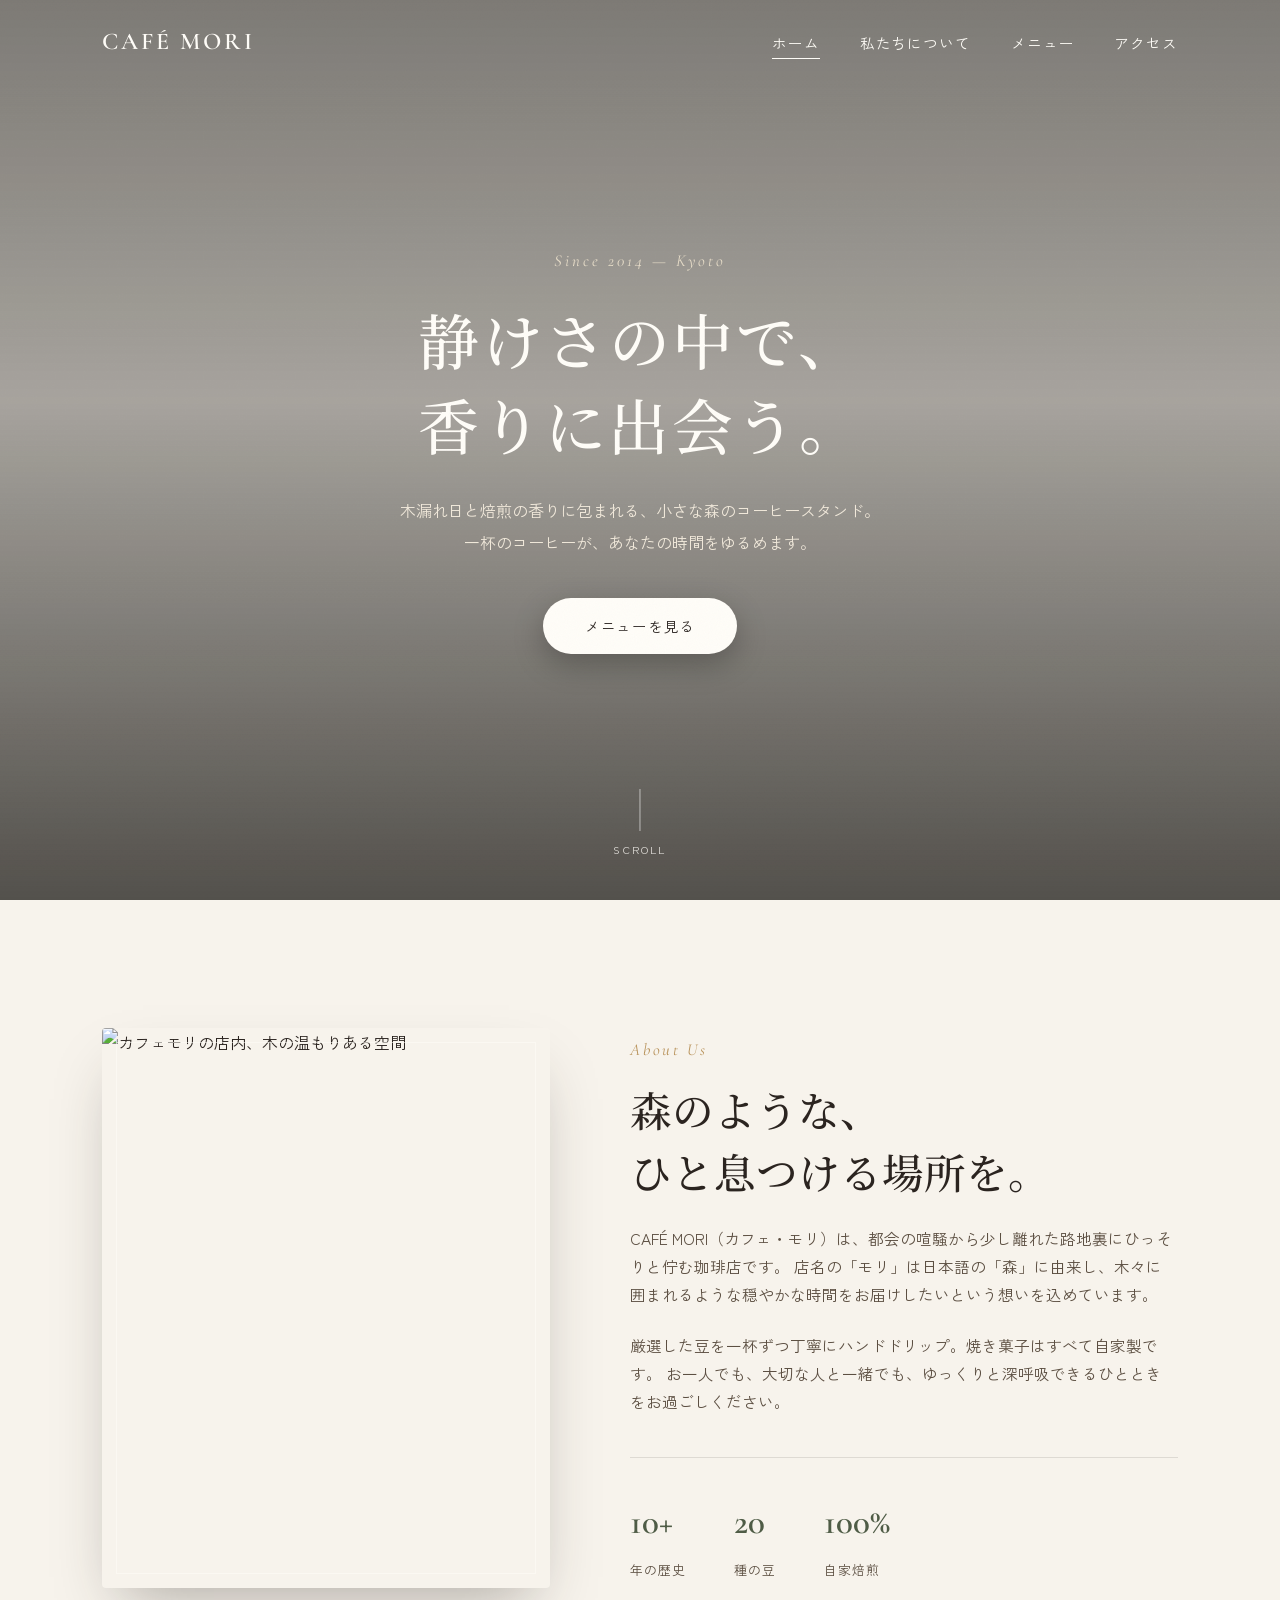
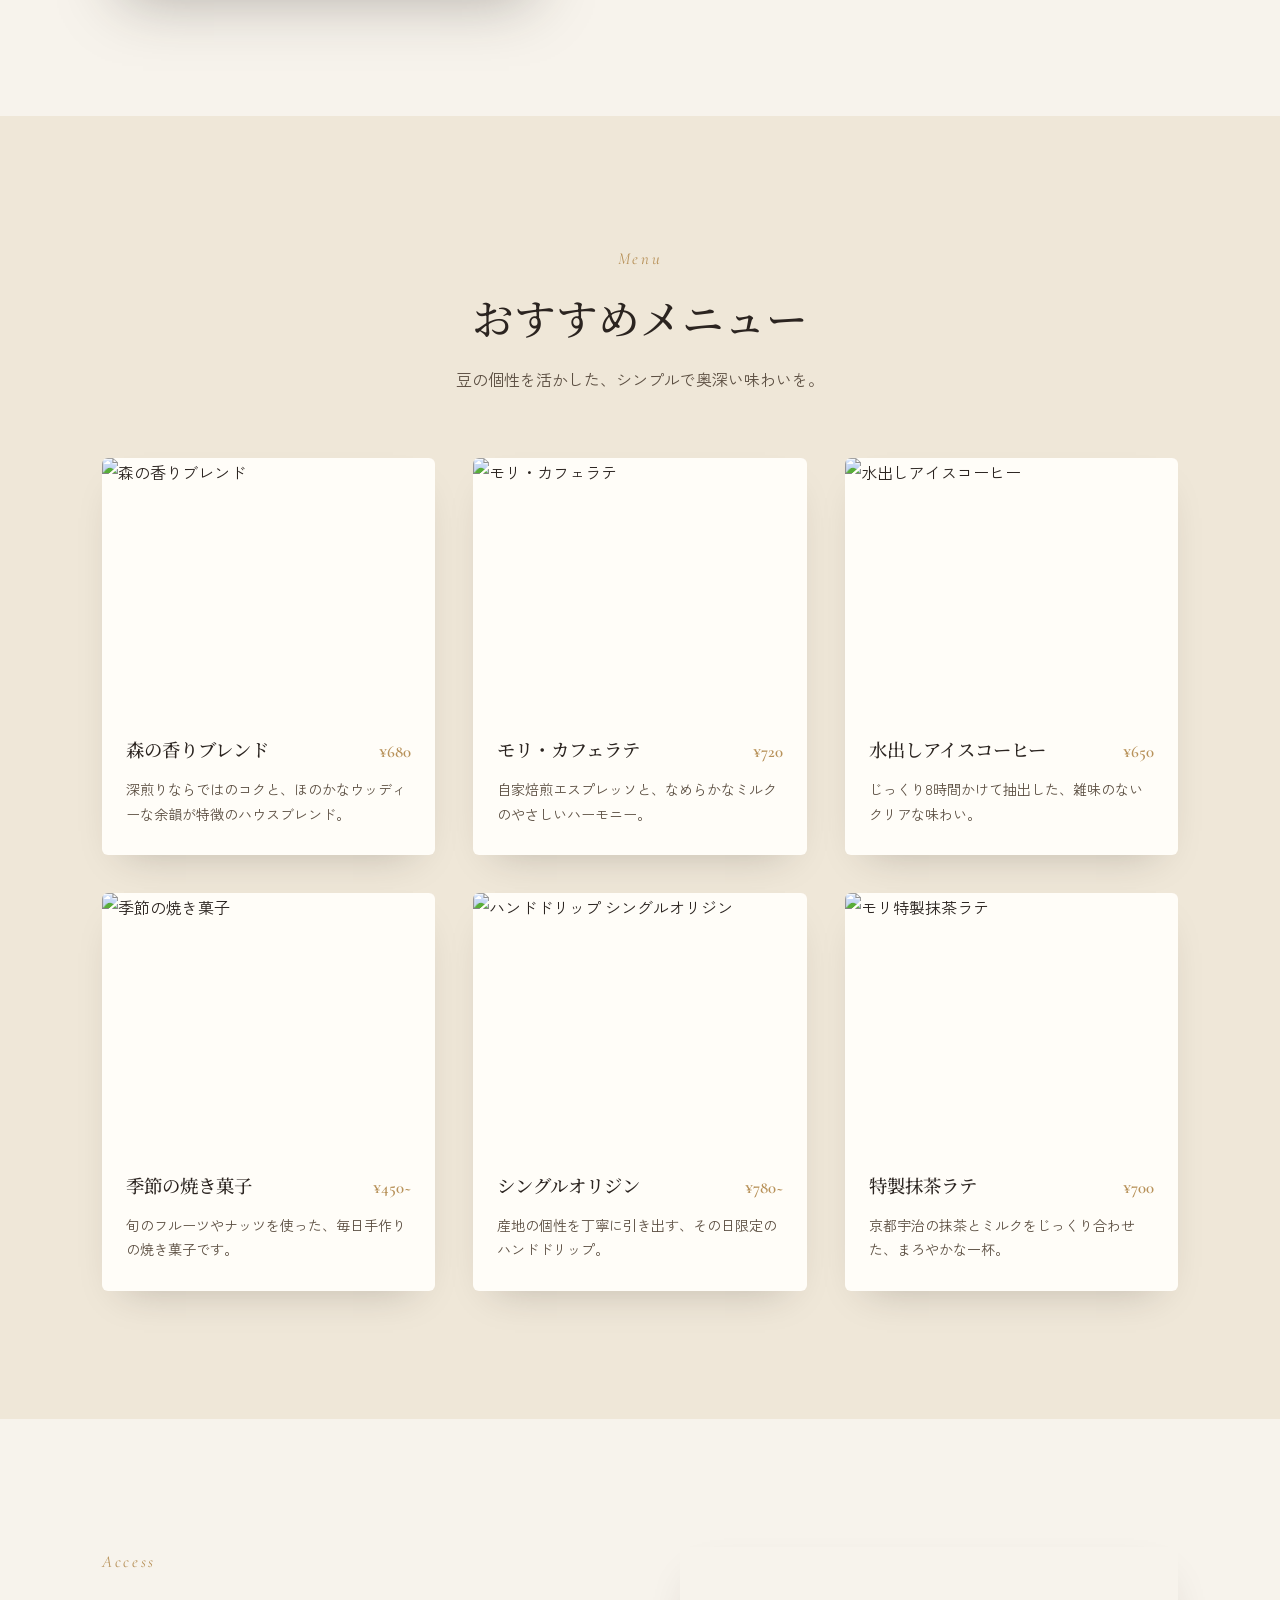
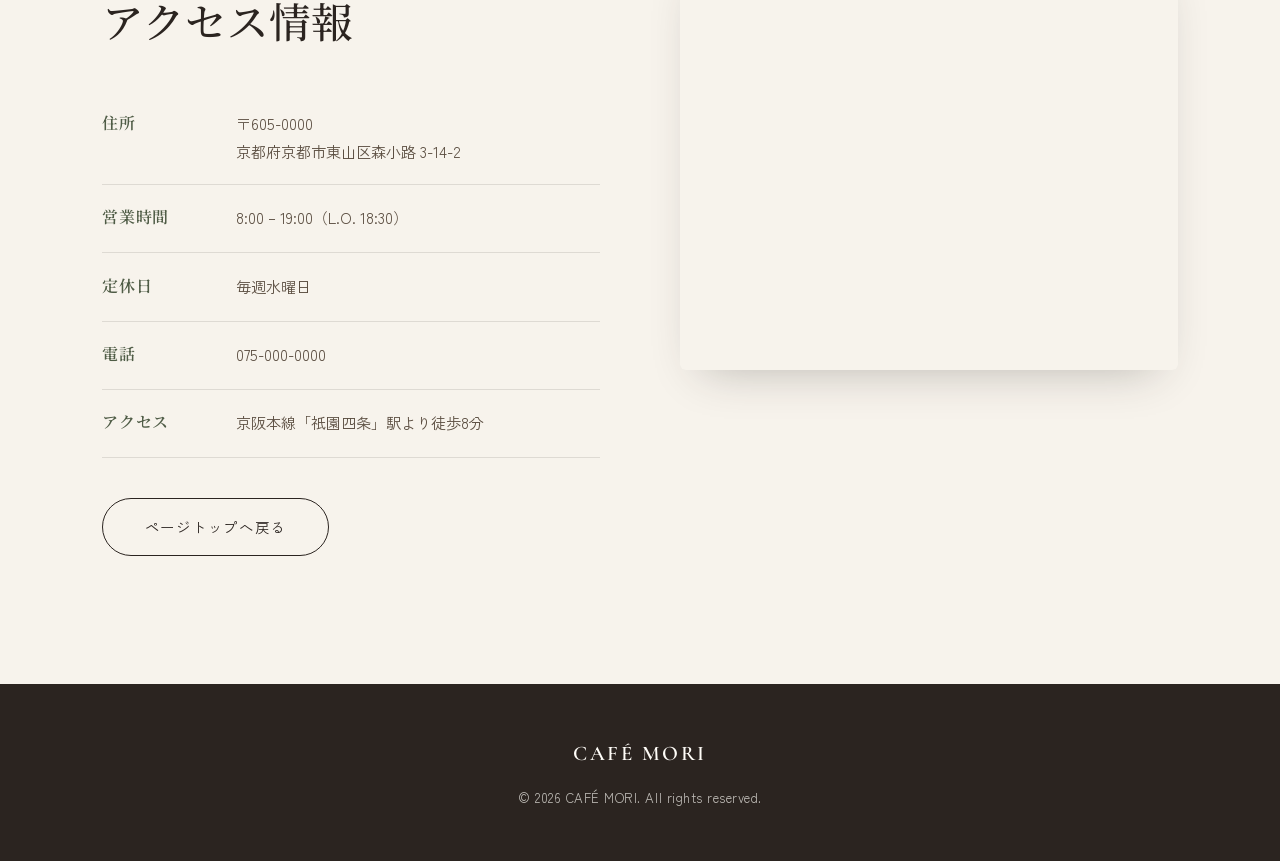
==== index.html @ 0cb4662d "初回コミット：LPを作成" ====
<!DOCTYPE html>
<html lang="ja">
<head>
<meta charset="UTF-8">
<meta name="viewport" content="width=device-width, initial-scale=1.0">
<title>CAFÉ MORI | 森の中の、静かなコーヒー時間</title>
<link rel="preconnect" href="https://fonts.googleapis.com">
<link rel="preconnect" href="https://fonts.gstatic.com" crossorigin>
<link href="https://fonts.googleapis.com/css2?family=Cormorant+Garamond:ital,wght@0,400;0,500;0,600;1,400&family=Noto+Serif+JP:wght@300;400;500;600&family=Zen+Kaku+Gothic+New:wght@300;400;500&display=swap" rel="stylesheet">
<link rel="stylesheet" href="style.css">
</head>
<body>

<div class="noise-overlay"></div>

<header class="site-header" id="header">
  <div class="header-inner">
    <a href="#hero" class="logo">CAFÉ MORI</a>
    <button class="nav-toggle" id="navToggle" aria-label="メニューを開く" aria-expanded="false">
      <span></span><span></span><span></span>
    </button>
    <nav class="main-nav" id="mainNav">
      <ul>
        <li><a href="#hero" class="nav-link">ホーム</a></li>
        <li><a href="#about" class="nav-link">私たちについて</a></li>
        <li><a href="#menu" class="nav-link">メニュー</a></li>
        <li><a href="#access" class="nav-link">アクセス</a></li>
      </ul>
    </nav>
  </div>
</header>

<main>

  <!-- HERO -->
  <section class="hero" id="hero">
    <div class="hero-bg"></div>
    <div class="hero-content">
      <p class="hero-eyebrow reveal">Since 2014 &mdash; Kyoto</p>
      <h1 class="hero-title">
        <span class="reveal">静けさの中で、</span>
        <span class="reveal">香りに出会う。</span>
      </h1>
      <p class="hero-sub reveal">
        木漏れ日と焙煎の香りに包まれる、小さな森のコーヒースタンド。<br>
        一杯のコーヒーが、あなたの時間をゆるめます。
      </p>
      <a href="#menu" class="btn btn-primary reveal">メニューを見る</a>
    </div>
    <a href="#about" class="scroll-cue" aria-label="次のセクションへスクロール">
      <span class="scroll-cue-line"></span>
      <span class="scroll-cue-text">Scroll</span>
    </a>
  </section>

  <!-- ABOUT -->
  <section class="about" id="about">
    <div class="section-inner about-grid">
      <div class="about-image reveal-up">
        <div class="about-image-frame">
          <img src="https://images.unsplash.com/photo-1447933601403-0c6688de566e?auto=format&fit=crop&w=900&q=80" alt="カフェモリの店内、木の温もりある空間">
        </div>
      </div>
      <div class="about-text">
        <p class="section-eyebrow reveal-up">About Us</p>
        <h2 class="section-title reveal-up">森のような、<br>ひと息つける場所を。</h2>
        <p class="about-desc reveal-up">
          CAFÉ MORI（カフェ・モリ）は、都会の喧騒から少し離れた路地裏にひっそりと佇む珈琲店です。
          店名の「モリ」は日本語の「森」に由来し、木々に囲まれるような穏やかな時間をお届けしたいという想いを込めています。
        </p>
        <p class="about-desc reveal-up">
          厳選した豆を一杯ずつ丁寧にハンドドリップ。焼き菓子はすべて自家製です。
          お一人でも、大切な人と一緒でも、ゆっくりと深呼吸できるひとときをお過ごしください。
        </p>
        <div class="about-stats reveal-up">
          <div class="stat">
            <span class="stat-num">10+</span>
            <span class="stat-label">年の歴史</span>
          </div>
          <div class="stat">
            <span class="stat-num">20</span>
            <span class="stat-label">種の豆</span>
          </div>
          <div class="stat">
            <span class="stat-num">100%</span>
            <span class="stat-label">自家焙煎</span>
          </div>
        </div>
      </div>
    </div>
  </section>

  <!-- MENU -->
  <section class="menu" id="menu">
    <div class="section-inner">
      <p class="section-eyebrow reveal-up center">Menu</p>
      <h2 class="section-title center reveal-up">おすすめメニュー</h2>
      <p class="section-lead center reveal-up">豆の個性を活かした、シンプルで奥深い味わいを。</p>

      <div class="menu-grid">
        <article class="menu-card reveal-up">
          <div class="menu-card-img">
            <img src="https://images.unsplash.com/photo-1495474472287-4d71bcdd2085?auto=format&fit=crop&w=700&q=80" alt="森の香りブレンド">
          </div>
          <div class="menu-card-body">
            <div class="menu-card-top">
              <h3>森の香りブレンド</h3>
              <span class="price">¥680</span>
            </div>
            <p>深煎りならではのコクと、ほのかなウッディーな余韻が特徴のハウスブレンド。</p>
          </div>
        </article>

        <article class="menu-card reveal-up">
          <div class="menu-card-img">
            <img src="https://images.unsplash.com/photo-1541167760496-1628856ab772?auto=format&fit=crop&w=700&q=80" alt="モリ・カフェラテ">
          </div>
          <div class="menu-card-body">
            <div class="menu-card-top">
              <h3>モリ・カフェラテ</h3>
              <span class="price">¥720</span>
            </div>
            <p>自家焙煎エスプレッソと、なめらかなミルクのやさしいハーモニー。</p>
          </div>
        </article>

        <article class="menu-card reveal-up">
          <div class="menu-card-img">
            <img src="https://images.unsplash.com/photo-1461023058943-07fcbe16d735?auto=format&fit=crop&w=700&q=80" alt="水出しアイスコーヒー">
          </div>
          <div class="menu-card-body">
            <div class="menu-card-top">
              <h3>水出しアイスコーヒー</h3>
              <span class="price">¥650</span>
            </div>
            <p>じっくり8時間かけて抽出した、雑味のないクリアな味わい。</p>
          </div>
        </article>

        <article class="menu-card reveal-up">
          <div class="menu-card-img">
            <img src="https://images.unsplash.com/photo-1481391319762-47dff72954d9?auto=format&fit=crop&w=700&q=80" alt="季節の焼き菓子">
          </div>
          <div class="menu-card-body">
            <div class="menu-card-top">
              <h3>季節の焼き菓子</h3>
              <span class="price">¥450~</span>
            </div>
            <p>旬のフルーツやナッツを使った、毎日手作りの焼き菓子です。</p>
          </div>
        </article>

        <article class="menu-card reveal-up">
          <div class="menu-card-img">
            <img src="https://images.unsplash.com/photo-1495214783159-3503fd1b572d?auto=format&fit=crop&w=700&q=80" alt="ハンドドリップ シングルオリジン">
          </div>
          <div class="menu-card-body">
            <div class="menu-card-top">
              <h3>シングルオリジン</h3>
              <span class="price">¥780~</span>
            </div>
            <p>産地の個性を丁寧に引き出す、その日限定のハンドドリップ。</p>
          </div>
        </article>

        <article class="menu-card reveal-up">
          <div class="menu-card-img">
            <img src="https://images.unsplash.com/photo-1517701604599-bb29b565090c?auto=format&fit=crop&w=700&q=80" alt="モリ特製抹茶ラテ">
          </div>
          <div class="menu-card-body">
            <div class="menu-card-top">
              <h3>特製抹茶ラテ</h3>
              <span class="price">¥700</span>
            </div>
            <p>京都宇治の抹茶とミルクをじっくり合わせた、まろやかな一杯。</p>
          </div>
        </article>
      </div>
    </div>
  </section>

  <!-- ACCESS -->
  <section class="access" id="access">
    <div class="section-inner access-grid">
      <div class="access-info reveal-up">
        <p class="section-eyebrow">Access</p>
        <h2 class="section-title">アクセス情報</h2>

        <dl class="info-list">
          <div class="info-row">
            <dt>住所</dt>
            <dd>〒605-0000<br>京都府京都市東山区森小路 3-14-2</dd>
          </div>
          <div class="info-row">
            <dt>営業時間</dt>
            <dd>8:00 &ndash; 19:00（L.O. 18:30）</dd>
          </div>
          <div class="info-row">
            <dt>定休日</dt>
            <dd>毎週水曜日</dd>
          </div>
          <div class="info-row">
            <dt>電話</dt>
            <dd>075-000-0000</dd>
          </div>
          <div class="info-row">
            <dt>アクセス</dt>
            <dd>京阪本線「祇園四条」駅より徒歩8分</dd>
          </div>
        </dl>

        <a href="#hero" class="btn btn-outline">ページトップへ戻る</a>
      </div>

      <div class="access-map reveal-up">
        <iframe
          title="CAFÉ MORI 地図"
          src="https://www.google.com/maps?q=Kyoto%20Station&output=embed"
          loading="lazy"
          referrerpolicy="no-referrer-when-downgrade">
        </iframe>
      </div>
    </div>
  </section>

</main>

<footer class="site-footer">
  <div class="footer-inner">
    <span class="logo footer-logo">CAFÉ MORI</span>
    <p>&copy; 2026 CAFÉ MORI. All rights reserved.</p>
  </div>
</footer>

<button class="to-top" id="toTop" aria-label="トップへ戻る">↑</button>

<script src="script.js"></script>
</body>
</html>
---- style.css ----
/* ==========================================================================
   CAFÉ MORI — Landing Page Styles
   ========================================================================== */

:root {
  --color-bg: #f7f3ec;
  --color-bg-alt: #efe7d8;
  --color-ink: #2b2420;
  --color-ink-soft: #5c4f42;
  --color-cream: #fffdf8;
  --color-accent: #7a8a6f;
  --color-accent-dark: #4f5c46;
  --color-gold: #b8925a;
  --color-line: rgba(43, 36, 32, 0.12);

  --font-serif: 'Cormorant Garamond', 'Noto Serif JP', serif;
  --font-jp: 'Noto Serif JP', serif;
  --font-sans: 'Zen Kaku Gothic New', sans-serif;

  --container: 1140px;
  --header-h: 84px;
}

* {
  margin: 0;
  padding: 0;
  box-sizing: border-box;
}

html {
  scroll-behavior: smooth;
}

body {
  background: var(--color-bg);
  color: var(--color-ink);
  font-family: var(--font-sans);
  line-height: 1.8;
  -webkit-font-smoothing: antialiased;
  overflow-x: hidden;
}

img {
  max-width: 100%;
  display: block;
}

a {
  color: inherit;
  text-decoration: none;
}

ul {
  list-style: none;
}

.section-inner {
  max-width: var(--container);
  margin: 0 auto;
  padding: 0 32px;
}

/* subtle paper texture overlay */
.noise-overlay {
  position: fixed;
  inset: 0;
  pointer-events: none;
  z-index: 9999;
  opacity: 0.035;
  mix-blend-mode: multiply;
  background-image: url("data:image/svg+xml,%3Csvg xmlns='http://www.w3.org/2000/svg' width='120' height='120'%3E%3Cfilter id='n'%3E%3CfeTurbulence type='fractalNoise' baseFrequency='0.9' numOctaves='2' stitchTiles='stitch'/%3E%3C/filter%3E%3Crect width='100%25' height='100%25' filter='url(%23n)'/%3E%3C/svg%3E");
}

/* ==========================================================================
   Header / Nav
   ========================================================================== */

.site-header {
  position: fixed;
  top: 0;
  left: 0;
  width: 100%;
  z-index: 1000;
  height: var(--header-h);
  display: flex;
  align-items: center;
  transition: background 0.4s ease, box-shadow 0.4s ease, height 0.4s ease;
}

.site-header.scrolled {
  background: rgba(247, 243, 236, 0.9);
  backdrop-filter: blur(10px);
  box-shadow: 0 1px 0 var(--color-line);
  height: 68px;
}

.header-inner {
  width: 100%;
  max-width: var(--container);
  margin: 0 auto;
  padding: 0 32px;
  display: flex;
  align-items: center;
  justify-content: space-between;
}

.logo {
  font-family: var(--font-serif);
  font-size: 1.5rem;
  letter-spacing: 0.12em;
  font-weight: 600;
  color: var(--color-ink);
}

.site-header:not(.scrolled) .logo {
  color: var(--color-cream);
}

.main-nav ul {
  display: flex;
  gap: 2.5rem;
}

.nav-link {
  position: relative;
  font-size: 0.92rem;
  letter-spacing: 0.06em;
  padding: 6px 0;
  color: var(--color-ink);
  transition: color 0.3s ease;
}

.site-header:not(.scrolled) .nav-link {
  color: var(--color-cream);
}

.nav-link::after {
  content: '';
  position: absolute;
  left: 0;
  bottom: 0;
  width: 0;
  height: 1px;
  background: currentColor;
  transition: width 0.35s ease;
}

.nav-link:hover::after,
.nav-link.active::after {
  width: 100%;
}

.nav-toggle {
  display: none;
  flex-direction: column;
  justify-content: center;
  gap: 5px;
  width: 40px;
  height: 40px;
  background: none;
  border: none;
  cursor: pointer;
  z-index: 1001;
}

.nav-toggle span {
  display: block;
  width: 100%;
  height: 2px;
  background: var(--color-ink);
  transition: transform 0.3s ease, opacity 0.3s ease, background 0.3s ease;
}

.site-header:not(.scrolled) .nav-toggle span {
  background: var(--color-cream);
}

.nav-toggle.open span:nth-child(1) { transform: translateY(7px) rotate(45deg); }
.nav-toggle.open span:nth-child(2) { opacity: 0; }
.nav-toggle.open span:nth-child(3) { transform: translateY(-7px) rotate(-45deg); }
.nav-toggle.open span { background: var(--color-ink); }

/* ==========================================================================
   Hero
   ========================================================================== */

.hero {
  position: relative;
  height: 100vh;
  min-height: 640px;
  display: flex;
  align-items: center;
  justify-content: center;
  text-align: center;
  overflow: hidden;
}

.hero-bg {
  position: absolute;
  inset: 0;
  background:
    linear-gradient(180deg, rgba(20, 18, 14, 0.55) 0%, rgba(20, 18, 14, 0.35) 45%, rgba(20, 18, 14, 0.75) 100%),
    url("https://images.unsplash.com/photo-1442512595331-e89e73853f31?auto=format&fit=crop&w=1600&q=80") center / cover no-repeat;
  transform: scale(1.08);
  will-change: transform;
}

.hero-content {
  position: relative;
  z-index: 2;
  color: var(--color-cream);
  padding: 0 24px;
  max-width: 760px;
}

.hero-eyebrow {
  font-family: var(--font-serif);
  font-style: italic;
  letter-spacing: 0.18em;
  font-size: 1.05rem;
  color: #e6dcc8;
  margin-bottom: 1.25rem;
}

.hero-title {
  font-family: var(--font-jp);
  font-weight: 500;
  font-size: clamp(2.2rem, 5.5vw, 3.8rem);
  line-height: 1.4;
  letter-spacing: 0.04em;
}

.hero-title span {
  display: block;
}

.hero-sub {
  margin-top: 1.75rem;
  font-size: 1rem;
  color: #f1e9db;
  line-height: 2;
}

.btn {
  display: inline-block;
  margin-top: 2.5rem;
  padding: 0.95rem 2.6rem;
  font-size: 0.9rem;
  letter-spacing: 0.12em;
  border-radius: 999px;
  transition: transform 0.3s ease, background 0.3s ease, color 0.3s ease, box-shadow 0.3s ease;
}

.btn-primary {
  background: var(--color-cream);
  color: var(--color-ink);
  box-shadow: 0 10px 30px rgba(0, 0, 0, 0.25);
}

.btn-primary:hover {
  transform: translateY(-3px);
  background: var(--color-gold);
  color: var(--color-cream);
}

.btn-outline {
  border: 1px solid var(--color-ink);
  color: var(--color-ink);
  margin-top: 2.5rem;
}

.btn-outline:hover {
  background: var(--color-ink);
  color: var(--color-cream);
}

.scroll-cue {
  position: absolute;
  bottom: 2.5rem;
  left: 50%;
  transform: translateX(-50%);
  z-index: 2;
  display: flex;
  flex-direction: column;
  align-items: center;
  gap: 0.6rem;
  color: var(--color-cream);
}

.scroll-cue-line {
  width: 1px;
  height: 42px;
  background: rgba(255, 255, 255, 0.6);
  overflow: hidden;
  position: relative;
}

.scroll-cue-line::after {
  content: '';
  position: absolute;
  top: -100%;
  left: 0;
  width: 100%;
  height: 100%;
  background: var(--color-cream);
  animation: scrollLine 2.2s ease-in-out infinite;
}

@keyframes scrollLine {
  0% { top: -100%; }
  60% { top: 100%; }
  100% { top: 100%; }
}

.scroll-cue-text {
  font-size: 0.68rem;
  letter-spacing: 0.2em;
  text-transform: uppercase;
  opacity: 0.85;
}

/* ==========================================================================
   Section shared bits
   ========================================================================== */

.section-eyebrow {
  font-family: var(--font-serif);
  font-style: italic;
  letter-spacing: 0.16em;
  color: var(--color-gold);
  font-size: 1.05rem;
  margin-bottom: 0.75rem;
}

.section-title {
  font-family: var(--font-jp);
  font-weight: 500;
  font-size: clamp(1.8rem, 3.4vw, 2.6rem);
  line-height: 1.5;
  color: var(--color-ink);
}

.section-lead {
  margin-top: 1rem;
  color: var(--color-ink-soft);
  font-size: 1rem;
}

.center {
  text-align: center;
}

/* ==========================================================================
   About
   ========================================================================== */

.about {
  padding: 8rem 0;
  background: var(--color-bg);
}

.about-grid {
  display: grid;
  grid-template-columns: 0.9fr 1.1fr;
  gap: 5rem;
  align-items: center;
}

.about-image-frame {
  position: relative;
  border-radius: 4px;
  overflow: hidden;
  aspect-ratio: 4 / 5;
  box-shadow: 0 30px 60px -20px rgba(43, 36, 32, 0.35);
}

.about-image-frame::after {
  content: '';
  position: absolute;
  inset: 14px;
  border: 1px solid rgba(255, 253, 248, 0.55);
  pointer-events: none;
}

.about-image-frame img {
  width: 100%;
  height: 100%;
  object-fit: cover;
}

.about-desc {
  color: var(--color-ink-soft);
  margin-top: 1.4rem;
  font-size: 0.98rem;
}

.about-stats {
  display: flex;
  gap: 3rem;
  margin-top: 2.5rem;
  padding-top: 2rem;
  border-top: 1px solid var(--color-line);
}

.stat {
  display: flex;
  flex-direction: column;
}

.stat-num {
  font-family: var(--font-serif);
  font-size: 2.2rem;
  color: var(--color-accent-dark);
  font-weight: 600;
}

.stat-label {
  font-size: 0.8rem;
  letter-spacing: 0.08em;
  color: var(--color-ink-soft);
  margin-top: 0.3rem;
}

/* ==========================================================================
   Menu
   ========================================================================== */

.menu {
  padding: 8rem 0;
  background: var(--color-bg-alt);
  position: relative;
}

.menu-grid {
  margin-top: 4rem;
  display: grid;
  grid-template-columns: repeat(3, 1fr);
  gap: 2.4rem;
}

.menu-card {
  background: var(--color-cream);
  border-radius: 6px;
  overflow: hidden;
  box-shadow: 0 18px 40px -22px rgba(43, 36, 32, 0.28);
  transition: transform 0.45s cubic-bezier(0.22, 1, 0.36, 1), box-shadow 0.45s ease;
}

.menu-card:hover {
  transform: translateY(-8px);
  box-shadow: 0 26px 50px -20px rgba(43, 36, 32, 0.4);
}

.menu-card-img {
  aspect-ratio: 4 / 3;
  overflow: hidden;
}

.menu-card-img img {
  width: 100%;
  height: 100%;
  object-fit: cover;
  transition: transform 0.6s ease;
}

.menu-card:hover .menu-card-img img {
  transform: scale(1.08);
}

.menu-card-body {
  padding: 1.6rem 1.5rem 1.8rem;
}

.menu-card-top {
  display: flex;
  align-items: baseline;
  justify-content: space-between;
  gap: 1rem;
  margin-bottom: 0.6rem;
}

.menu-card-top h3 {
  font-family: var(--font-jp);
  font-weight: 500;
  font-size: 1.15rem;
  color: var(--color-ink);
}

.price {
  font-family: var(--font-serif);
  font-weight: 600;
  color: var(--color-gold);
  font-size: 1.05rem;
  white-space: nowrap;
}

.menu-card-body p {
  font-size: 0.88rem;
  color: var(--color-ink-soft);
  line-height: 1.75;
}

/* ==========================================================================
   Access
   ========================================================================== */

.access {
  padding: 8rem 0;
  background: var(--color-bg);
}

.access-grid {
  display: grid;
  grid-template-columns: 1fr 1fr;
  gap: 5rem;
  align-items: start;
}

.info-list {
  margin-top: 2.5rem;
}

.info-row {
  display: grid;
  grid-template-columns: 110px 1fr;
  gap: 1.5rem;
  padding: 1.2rem 0;
  border-bottom: 1px solid var(--color-line);
}

.info-row dt {
  font-family: var(--font-serif);
  font-weight: 600;
  color: var(--color-accent-dark);
  letter-spacing: 0.05em;
}

.info-row dd {
  color: var(--color-ink-soft);
  font-size: 0.95rem;
}

.access-map {
  border-radius: 6px;
  overflow: hidden;
  box-shadow: 0 20px 45px -22px rgba(43, 36, 32, 0.3);
  aspect-ratio: 4 / 3.4;
  filter: grayscale(35%) contrast(1.05);
}

.access-map iframe {
  width: 100%;
  height: 100%;
  border: 0;
}

/* ==========================================================================
   Footer
   ========================================================================== */

.site-footer {
  background: var(--color-ink);
  color: rgba(255, 253, 248, 0.7);
  padding: 3.2rem 0;
}

.footer-inner {
  max-width: var(--container);
  margin: 0 auto;
  padding: 0 32px;
  display: flex;
  flex-direction: column;
  align-items: center;
  gap: 0.8rem;
  text-align: center;
}

.footer-logo {
  font-size: 1.3rem;
  color: var(--color-cream);
}

.site-footer p {
  font-size: 0.82rem;
  letter-spacing: 0.04em;
}

/* ==========================================================================
   Back to top
   ========================================================================== */

.to-top {
  position: fixed;
  right: 2rem;
  bottom: 2rem;
  width: 46px;
  height: 46px;
  border-radius: 50%;
  border: none;
  background: var(--color-ink);
  color: var(--color-cream);
  font-size: 1.1rem;
  cursor: pointer;
  opacity: 0;
  visibility: hidden;
  transform: translateY(10px);
  transition: opacity 0.35s ease, transform 0.35s ease, background 0.3s ease;
  z-index: 900;
  box-shadow: 0 10px 24px rgba(0, 0, 0, 0.25);
}

.to-top.visible {
  opacity: 1;
  visibility: visible;
  transform: translateY(0);
}

.to-top:hover {
  background: var(--color-gold);
}

/* ==========================================================================
   Scroll reveal (JS toggles .in-view)
   ========================================================================== */

.reveal,
.reveal-up {
  opacity: 0;
  transition: opacity 0.9s ease, transform 0.9s cubic-bezier(0.22, 1, 0.36, 1);
}

.reveal {
  transform: translateY(14px);
}

.reveal-up {
  transform: translateY(32px);
}

.reveal.in-view,
.reveal-up.in-view {
  opacity: 1;
  transform: translateY(0);
}

.hero-title span:nth-child(1) { transition-delay: 0.1s; }
.hero-sub { transition-delay: 0.25s; }
.hero-content .btn { transition-delay: 0.4s; }

/* ==========================================================================
   Responsive
   ========================================================================== */

@media (max-width: 960px) {
  .about-grid,
  .access-grid {
    grid-template-columns: 1fr;
    gap: 3rem;
  }

  .menu-grid {
    grid-template-columns: repeat(2, 1fr);
  }
}

@media (max-width: 720px) {
  .nav-toggle {
    display: flex;
  }

  .main-nav {
    position: fixed;
    top: 0;
    right: 0;
    height: 100vh;
    width: min(78vw, 320px);
    background: var(--color-cream);
    box-shadow: -10px 0 40px rgba(0, 0, 0, 0.15);
    transform: translateX(100%);
    transition: transform 0.4s cubic-bezier(0.22, 1, 0.36, 1);
    display: flex;
    align-items: center;
  }

  .main-nav.open {
    transform: translateX(0);
  }

  .main-nav ul {
    flex-direction: column;
    gap: 2rem;
    padding: 0 3rem;
  }

  .main-nav .nav-link {
    color: var(--color-ink) !important;
    font-size: 1.1rem;
  }

  .menu-grid {
    grid-template-columns: 1fr;
  }

  .about,
  .menu,
  .access {
    padding: 5.5rem 0;
  }

  .info-row {
    grid-template-columns: 90px 1fr;
  }
}
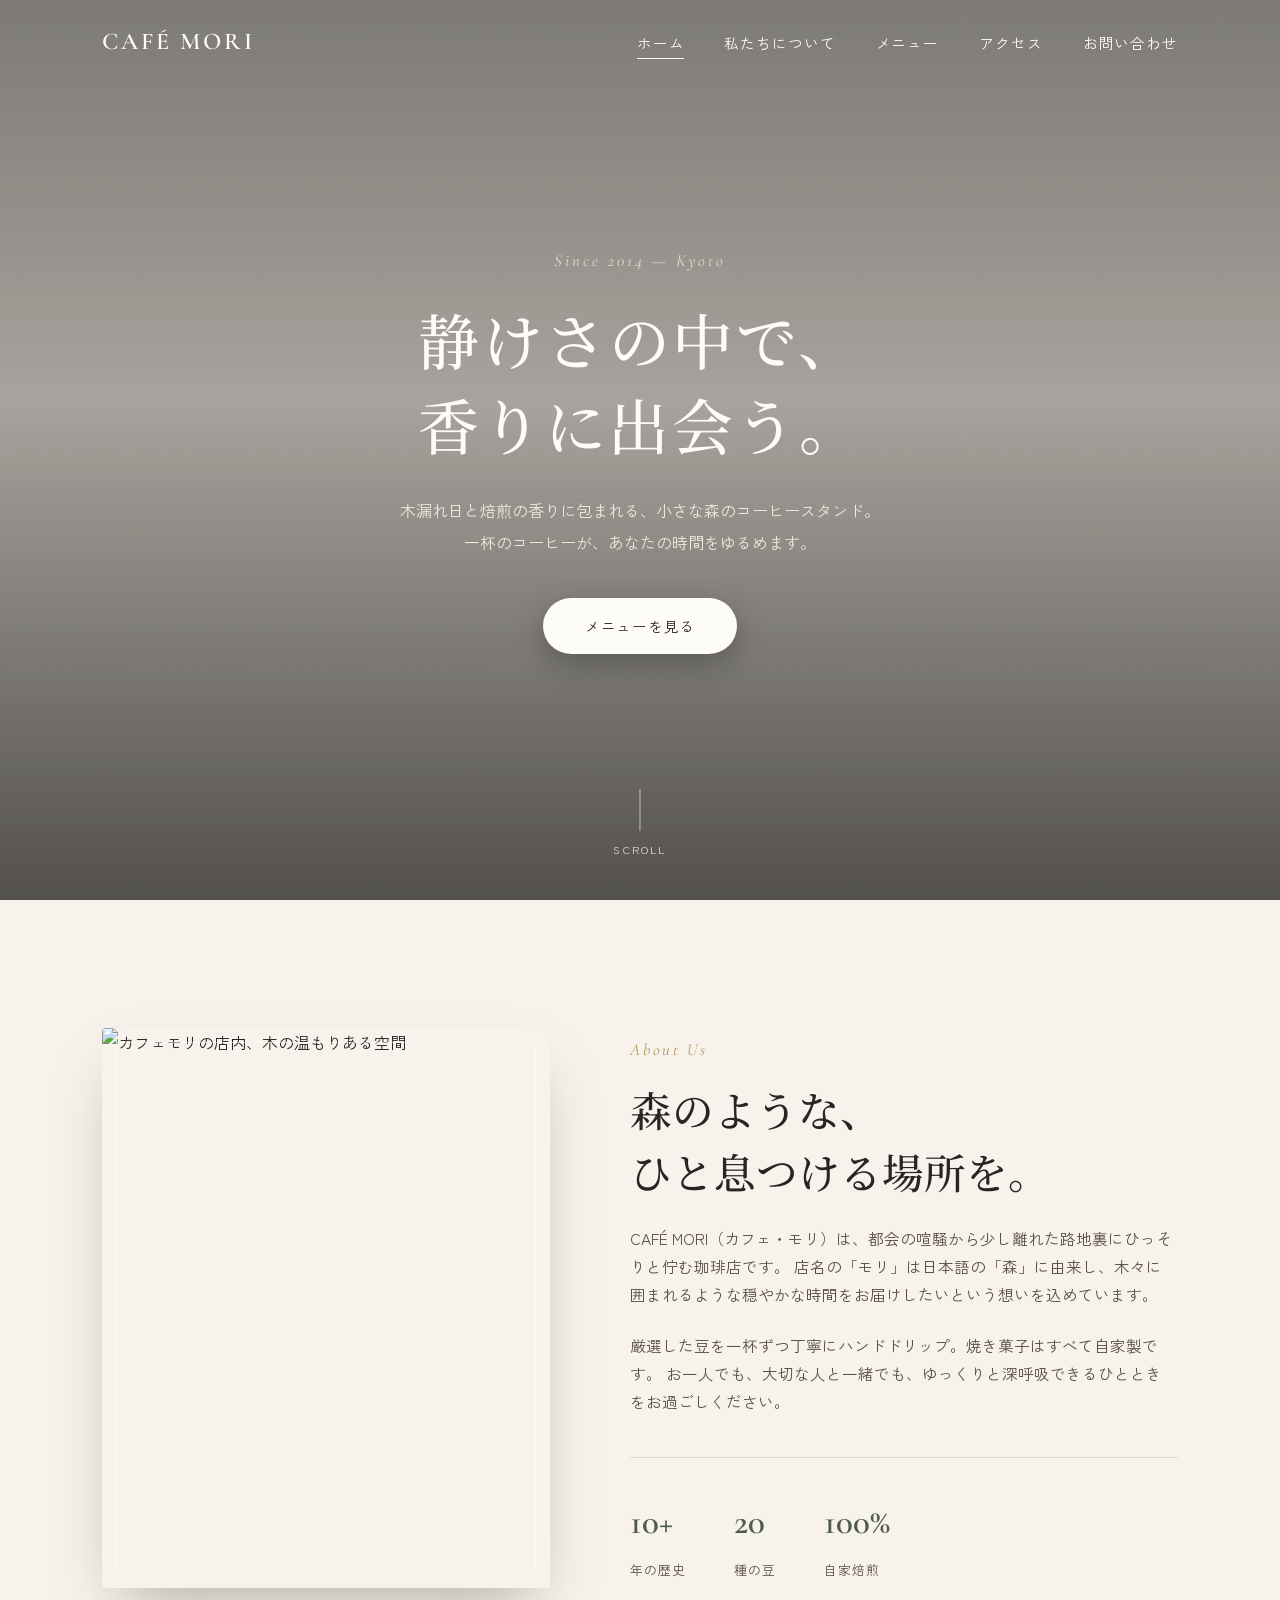
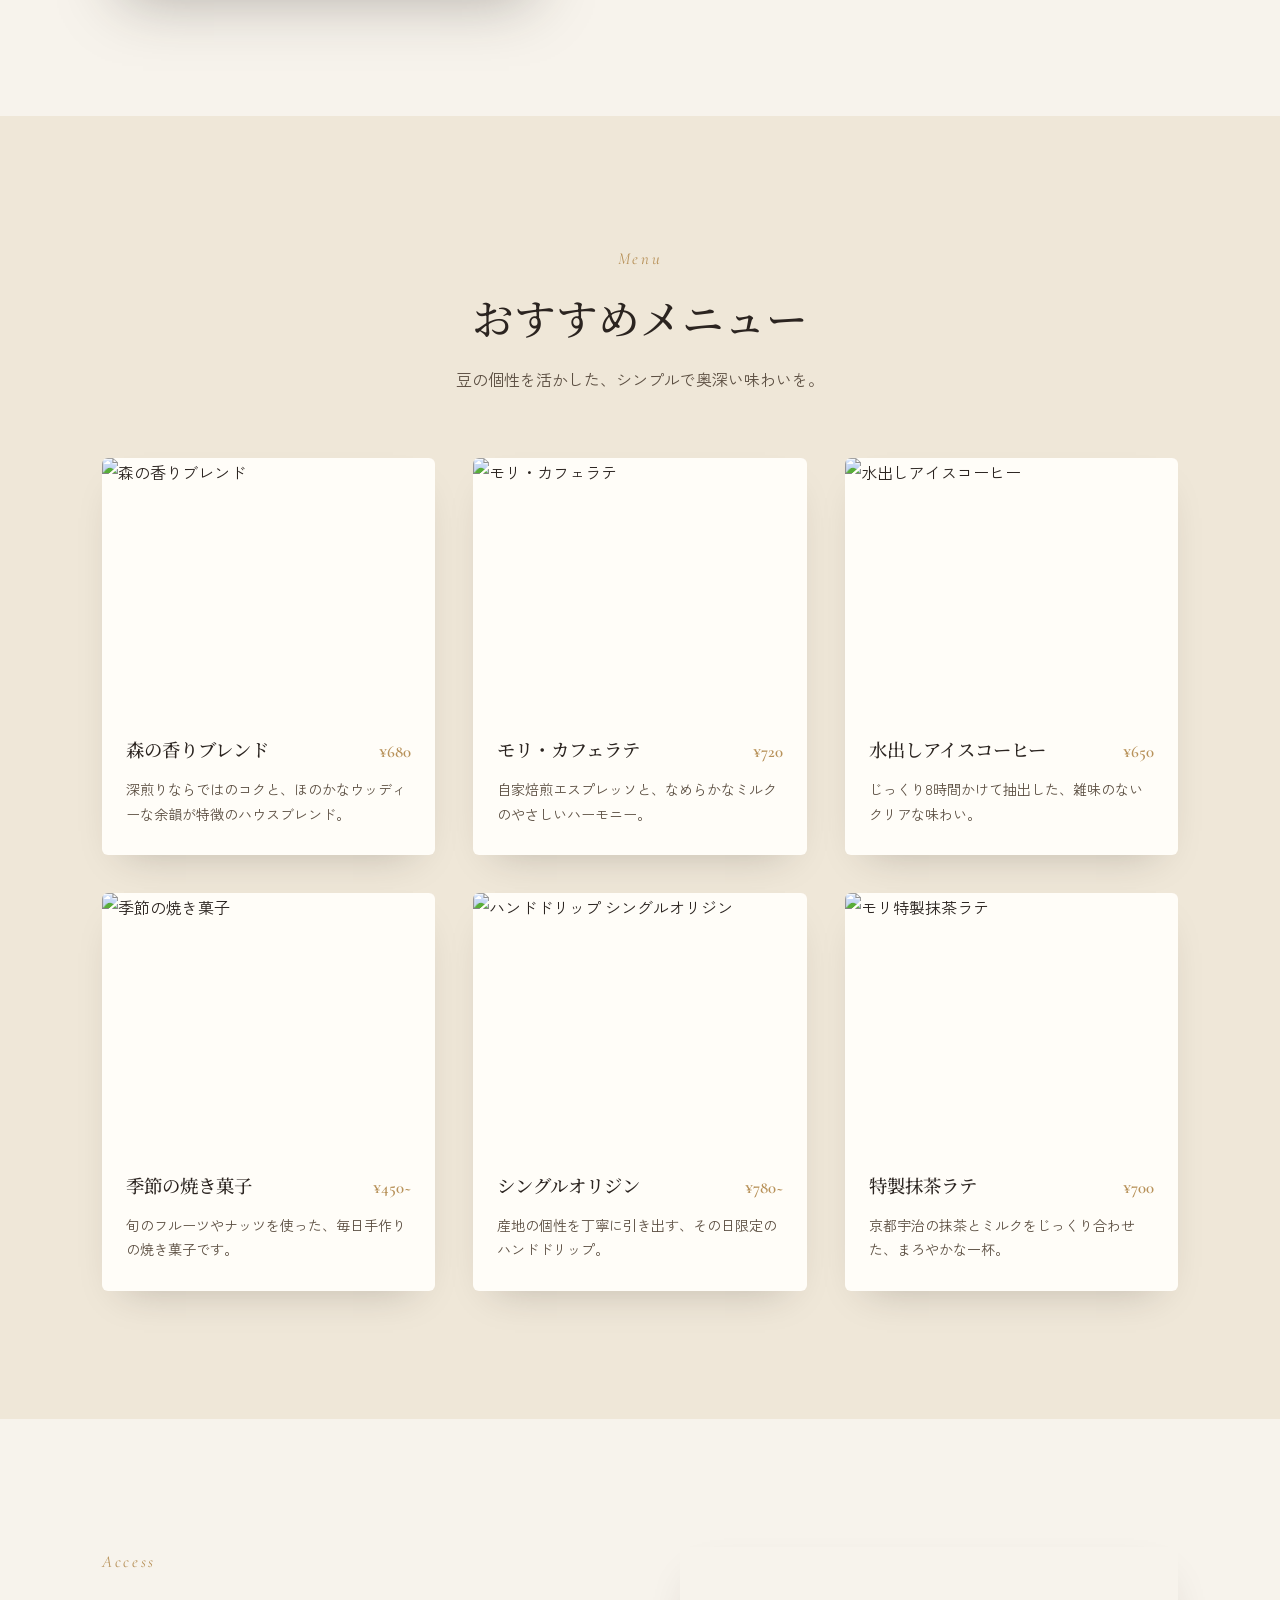
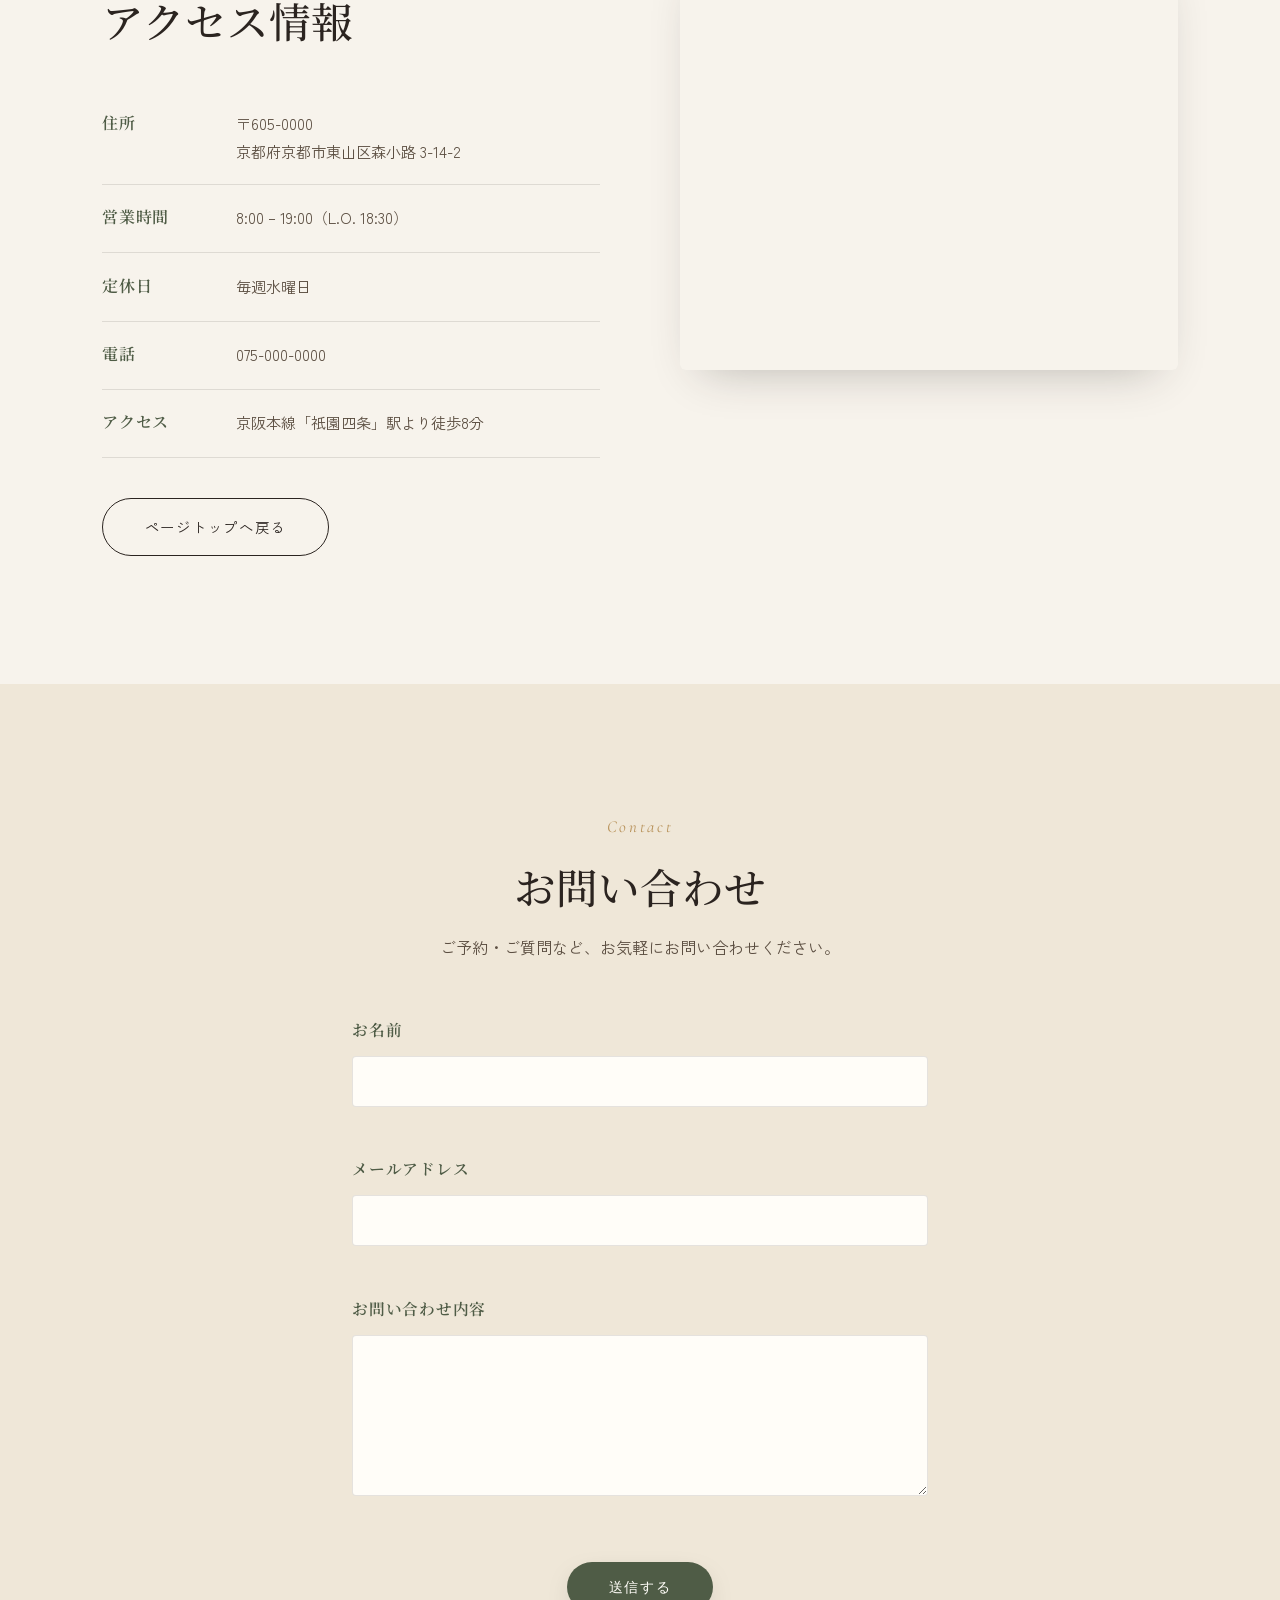
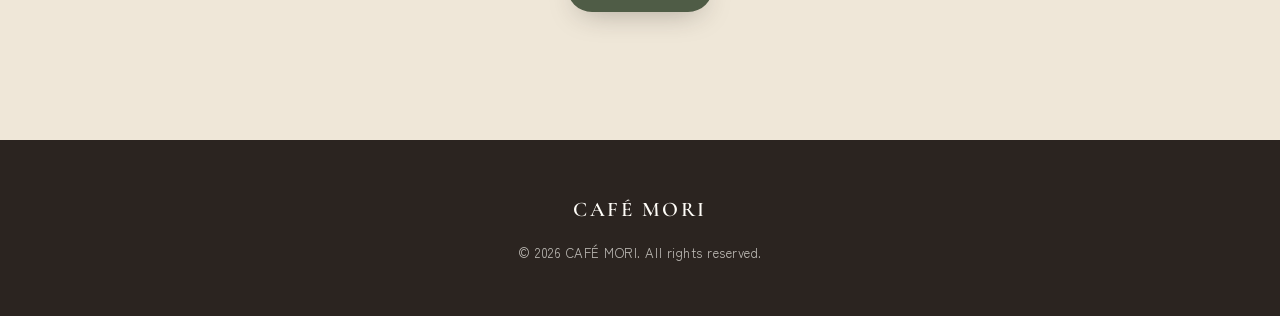
==== commit 4753cc0f: "お問い合わせフォームセクションを追加 名前・メール・お問い合わせ内容の入力欄とJSバリデーションを実装し、 ナビゲーションにお問い合わせリンクを追加。  Co-Authored-By: Claude " ====
--- a/index.html
+++ b/index.html
@@ -25,6 +25,7 @@
         <li><a href="#about" class="nav-link">私たちについて</a></li>
         <li><a href="#menu" class="nav-link">メニュー</a></li>
         <li><a href="#access" class="nav-link">アクセス</a></li>
+        <li><a href="#contact" class="nav-link">お問い合わせ</a></li>
       </ul>
     </nav>
   </div>
@@ -223,6 +224,37 @@
     </div>
   </section>
 
+  <!-- CONTACT -->
+  <section class="contact" id="contact">
+    <div class="section-inner contact-inner">
+      <p class="section-eyebrow center reveal-up">Contact</p>
+      <h2 class="section-title center reveal-up">お問い合わせ</h2>
+      <p class="section-lead center reveal-up">ご予約・ご質問など、お気軽にお問い合わせください。</p>
+
+      <form class="contact-form reveal-up" id="contactForm" novalidate>
+        <div class="form-row">
+          <label for="contactName">お名前</label>
+          <input type="text" id="contactName" name="name" autocomplete="name">
+          <span class="form-error" id="contactNameError"></span>
+        </div>
+
+        <div class="form-row">
+          <label for="contactEmail">メールアドレス</label>
+          <input type="email" id="contactEmail" name="email" autocomplete="email">
+          <span class="form-error" id="contactEmailError"></span>
+        </div>
+
+        <div class="form-row">
+          <label for="contactMessage">お問い合わせ内容</label>
+          <textarea id="contactMessage" name="message" rows="6"></textarea>
+          <span class="form-error" id="contactMessageError"></span>
+        </div>
+
+        <button type="submit" class="btn btn-primary contact-submit">送信する</button>
+      </form>
+    </div>
+  </section>
+
 </main>
 
 <footer class="site-footer">
--- a/style.css
+++ b/style.css
@@ -552,6 +552,89 @@
   width: 100%;
   height: 100%;
   border: 0;
+}
+
+/* ==========================================================================
+   Contact
+   ========================================================================== */
+
+.contact {
+  padding: 8rem 0;
+  background: var(--color-bg-alt);
+}
+
+.contact-inner {
+  max-width: 640px;
+}
+
+.contact-form {
+  margin-top: 3.5rem;
+  display: flex;
+  flex-direction: column;
+  gap: 1.8rem;
+}
+
+.form-row {
+  display: flex;
+  flex-direction: column;
+  text-align: left;
+}
+
+.form-row label {
+  font-family: var(--font-serif);
+  font-weight: 600;
+  letter-spacing: 0.05em;
+  color: var(--color-accent-dark);
+  margin-bottom: 0.6rem;
+  font-size: 0.98rem;
+}
+
+.form-row input,
+.form-row textarea {
+  font-family: var(--font-sans);
+  font-size: 0.95rem;
+  color: var(--color-ink);
+  background: var(--color-cream);
+  border: 1px solid var(--color-line);
+  border-radius: 4px;
+  padding: 0.85rem 1rem;
+  transition: border-color 0.3s ease, box-shadow 0.3s ease;
+  resize: vertical;
+}
+
+.form-row input:focus,
+.form-row textarea:focus {
+  outline: none;
+  border-color: var(--color-accent);
+  box-shadow: 0 0 0 3px rgba(122, 138, 111, 0.15);
+}
+
+.form-row input.invalid,
+.form-row textarea.invalid {
+  border-color: #b3564a;
+  box-shadow: 0 0 0 3px rgba(179, 86, 74, 0.12);
+}
+
+.form-error {
+  min-height: 1.2em;
+  margin-top: 0.4rem;
+  font-size: 0.8rem;
+  color: #b3564a;
+}
+
+.contact-submit {
+  align-self: center;
+  margin-top: 1rem;
+  border: none;
+  cursor: pointer;
+  background: var(--color-accent-dark);
+  color: var(--color-cream);
+  box-shadow: 0 10px 30px -12px rgba(43, 36, 32, 0.4);
+}
+
+.contact-submit:hover {
+  background: var(--color-gold);
+  color: var(--color-cream);
 }
 
 /* ==========================================================================
@@ -703,7 +786,8 @@
 
   .about,
   .menu,
-  .access {
+  .access,
+  .contact {
     padding: 5.5rem 0;
   }
 
